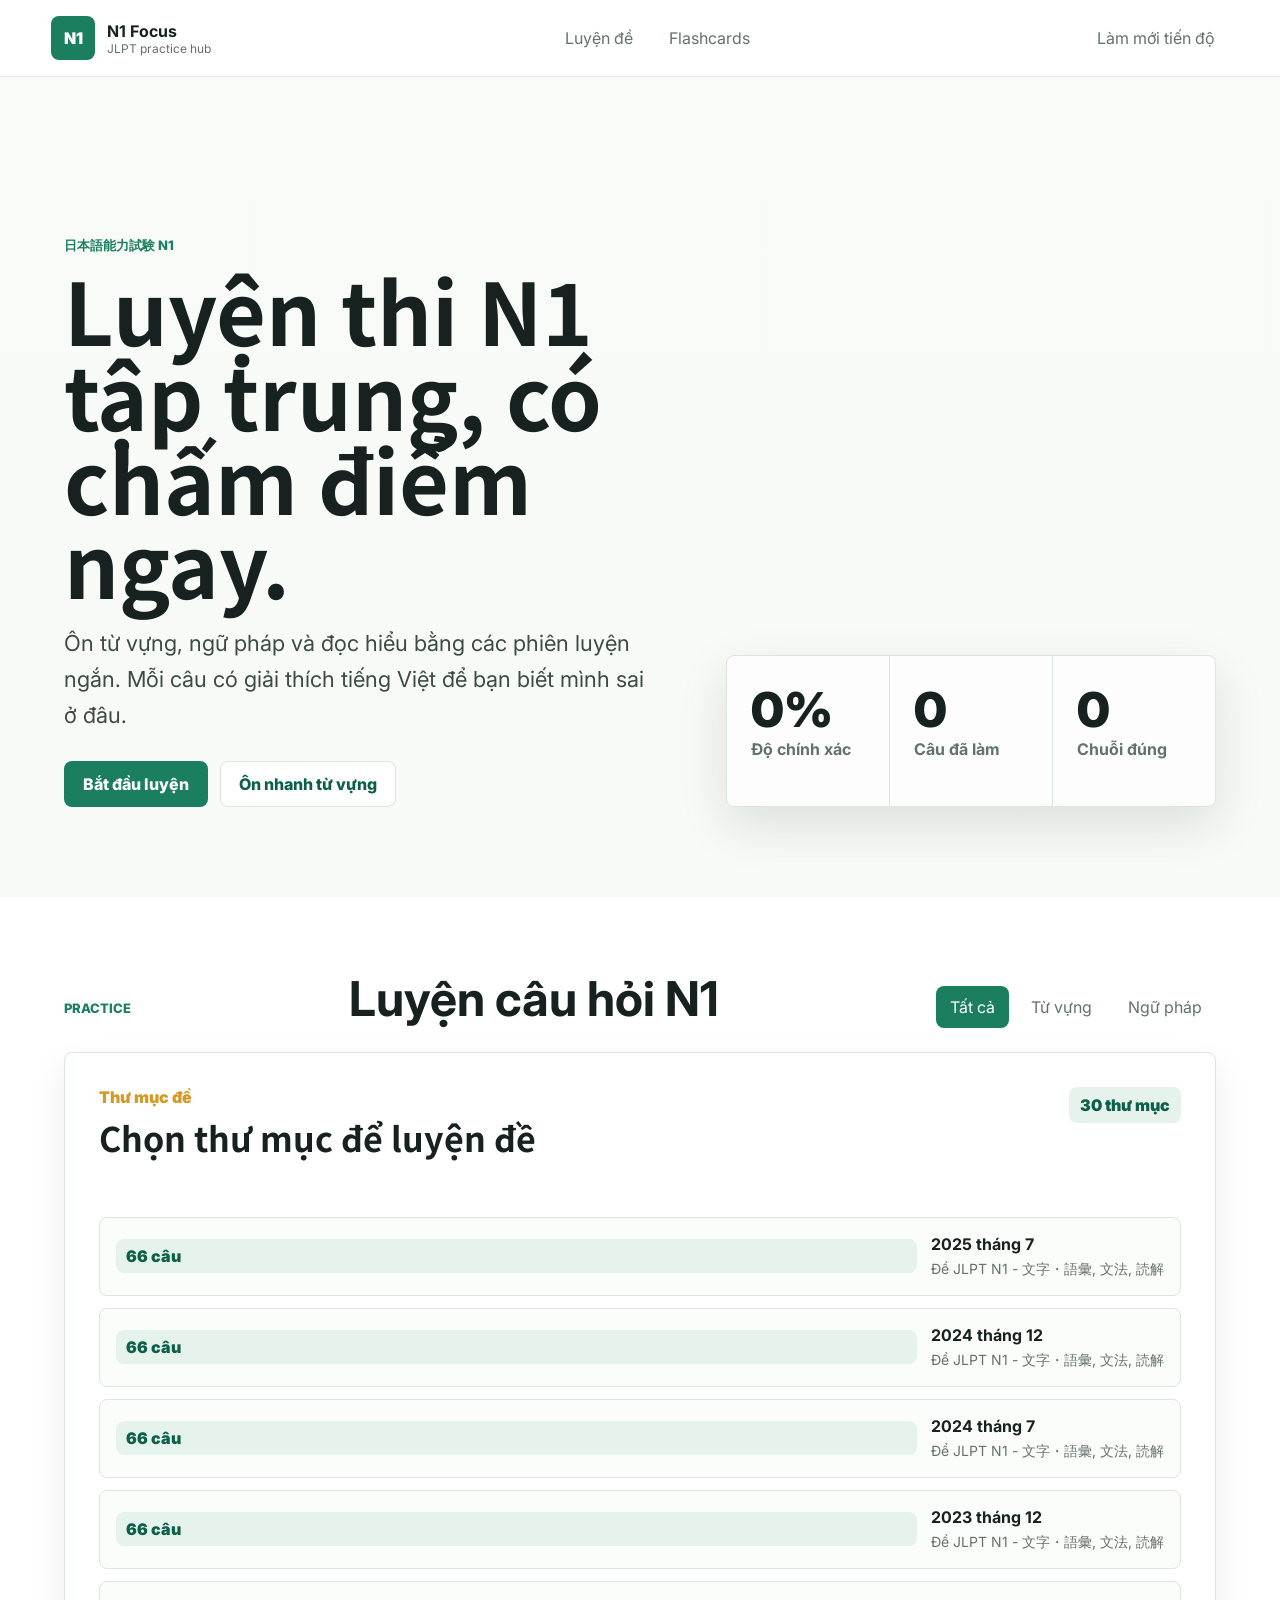
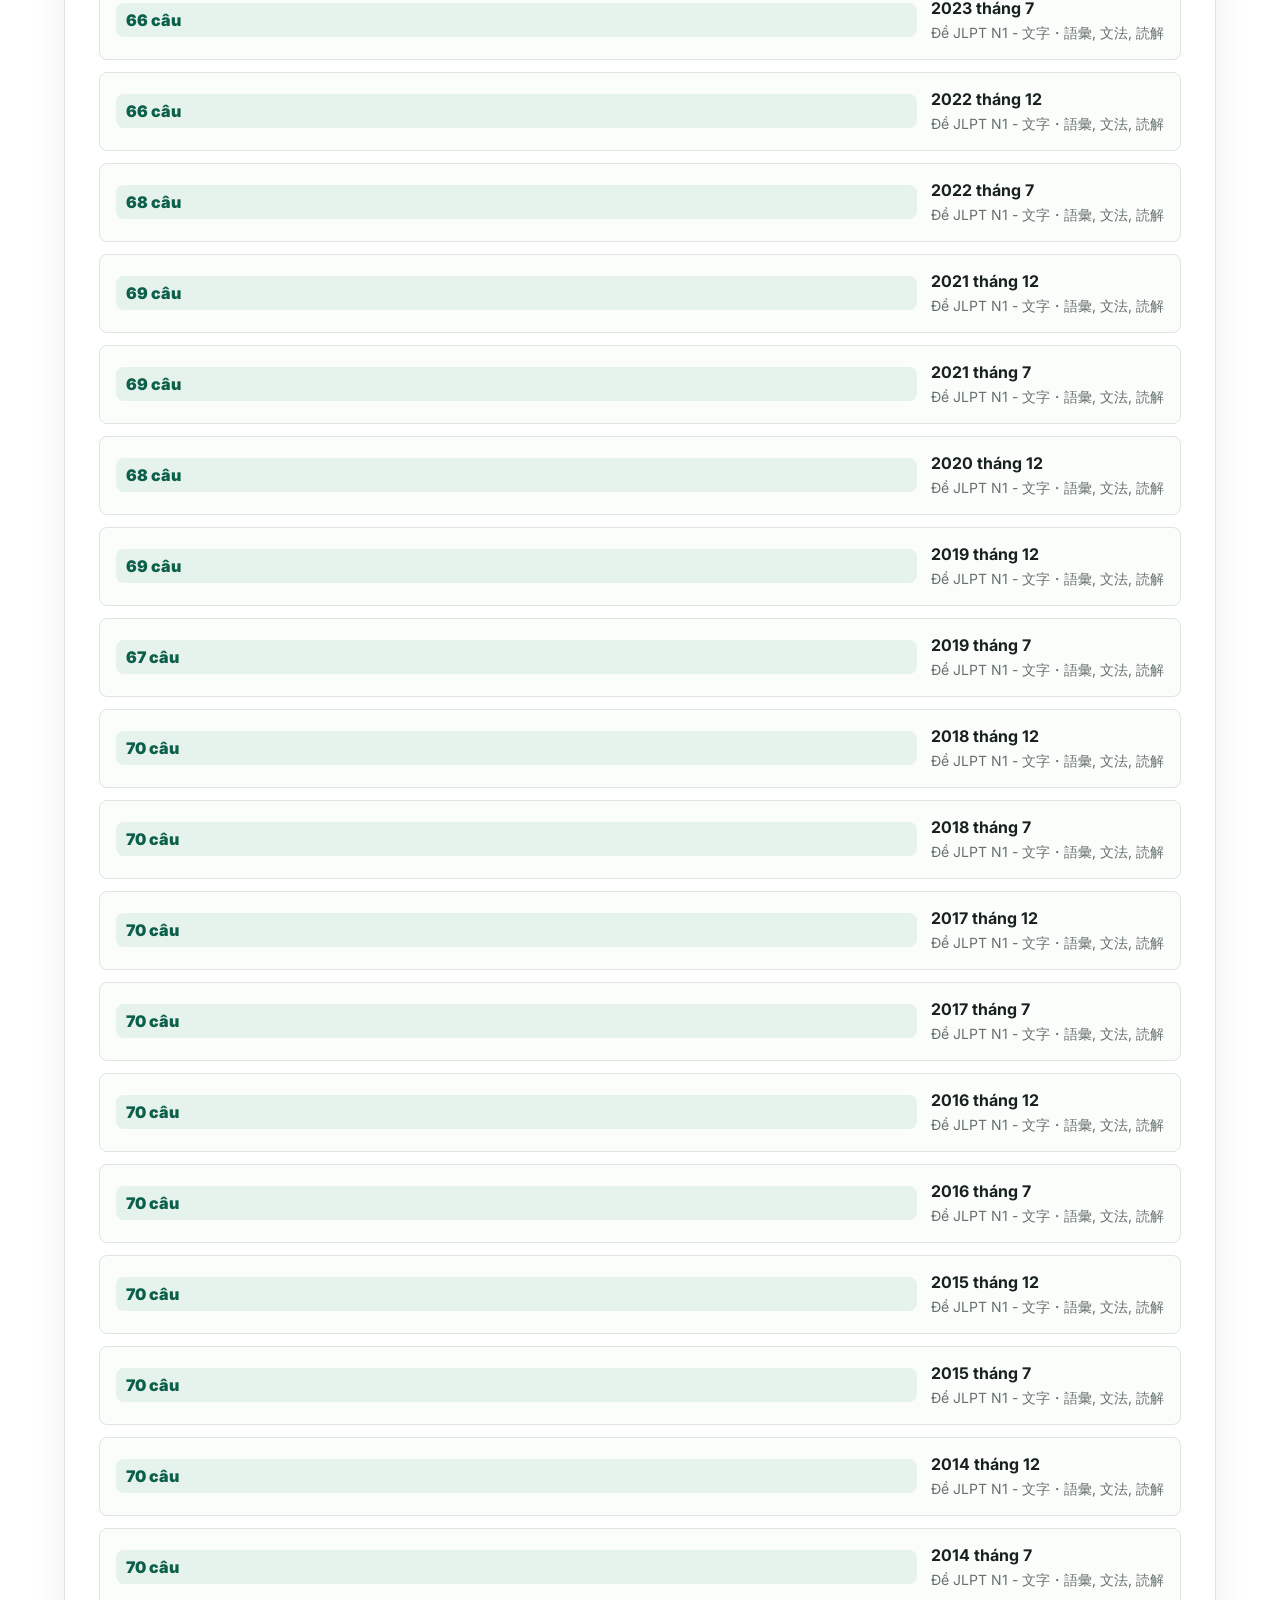
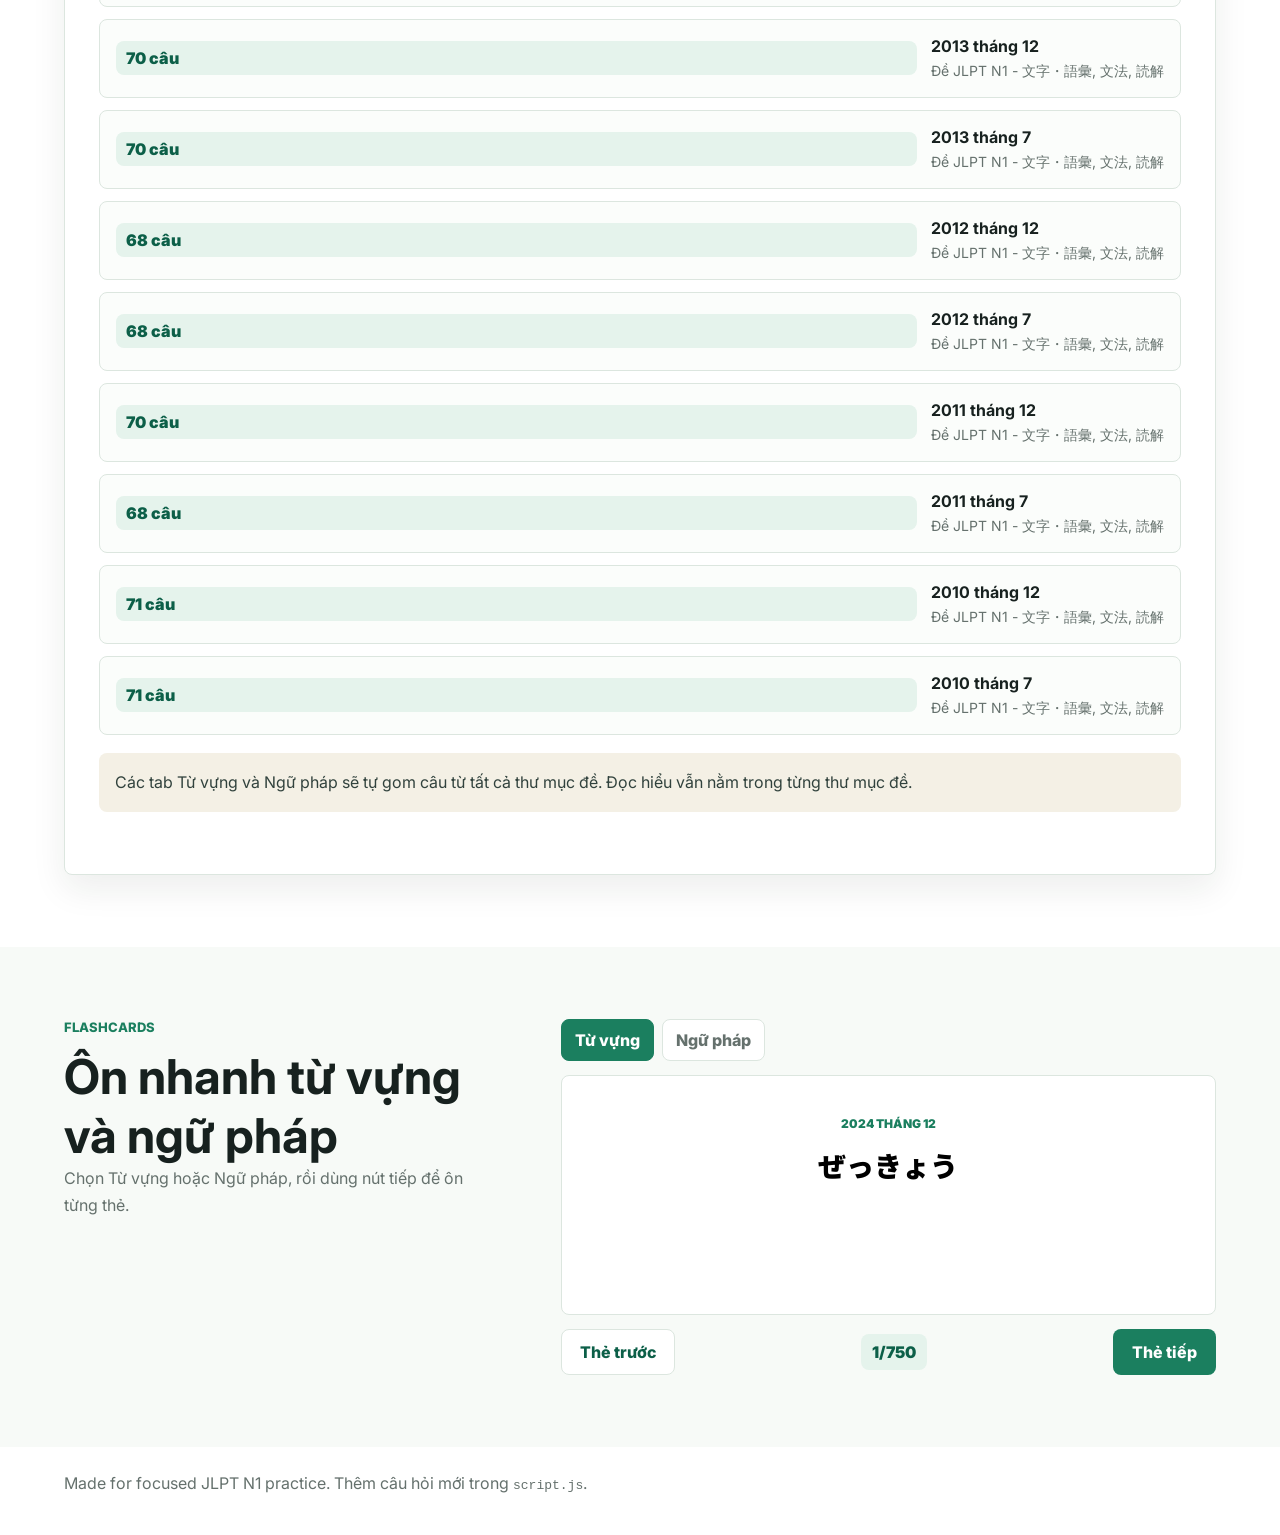
==== index-2025-07.html @ 8826c78b "Update index-2025-07.html" ====
<!doctype html>
<html lang="vi">
  <head>
    <meta charset="utf-8" />
    <meta name="viewport" content="width=device-width, initial-scale=1" />
    <title>N1 Focus - Luyện thi JLPT N1</title>
    <link rel="preconnect" href="https://fonts.googleapis.com" />
    <link rel="preconnect" href="https://fonts.gstatic.com" crossorigin />
    <link
      href="https://fonts.googleapis.com/css2?family=Inter:wght@400;500;600;700;800&family=Noto+Sans+JP:wght@400;500;700;900&display=swap"
      rel="stylesheet"
    />
    <link rel="stylesheet" href="styles.css" />
  </head>
  <body>
    <header class="topbar">
      <a class="brand" href="#" aria-label="N1 Focus">
        <span class="brand-mark">N1</span>
        <span>
          <strong>N1 Focus</strong>
          <small>JLPT practice hub</small>
        </span>
      </a>
      <nav class="nav" aria-label="Điều hướng chính">
        <a href="#practice">Luyện đề</a>
        <a href="#deck">Flashcards</a>
      </nav>
      <button class="ghost-button" id="resetProgress" type="button">Làm mới tiến độ</button>
    </header>

    <main>
      <section class="hero">
        <div class="hero-copy">
          <p class="eyebrow">日本語能力試験 N1</p>
          <h1>Luyện thi N1 tập trung, có chấm điểm ngay.</h1>
          <p class="hero-text">
            Ôn từ vựng, ngữ pháp và đọc hiểu bằng các phiên luyện ngắn. Mỗi câu có giải thích tiếng Việt để bạn biết mình sai ở đâu.
          </p>
          <div class="hero-actions">
            <a class="primary-button" href="#practice">Bắt đầu luyện</a>
            <a class="secondary-button" href="#deck">Ôn nhanh từ vựng</a>
          </div>
        </div>
        <div class="hero-panel" aria-label="Tổng quan tiến độ">
          <div>
            <span class="metric-value" id="accuracyMetric">0%</span>
            <span class="metric-label">Độ chính xác</span>
          </div>
          <div>
            <span class="metric-value" id="answeredMetric">0</span>
            <span class="metric-label">Câu đã làm</span>
          </div>
          <div>
            <span class="metric-value" id="streakMetric">0</span>
            <span class="metric-label">Chuỗi đúng</span>
          </div>
        </div>
      </section>

      <section class="section" id="practice">
        <div class="section-heading">
          <p class="eyebrow">Practice</p>
          <h2>Luyện câu hỏi N1</h2>
          <div class="filters" role="group" aria-label="Chọn kỹ năng">
            <button class="filter active" type="button" data-filter="all">Tất cả</button>
            <button class="filter" type="button" data-filter="vocab">Từ vựng</button>
            <button class="filter" type="button" data-filter="grammar">Ngữ pháp</button>
          </div>
        </div>

        <article class="quiz-shell">
          <div class="quiz-top">
            <div>
              <p class="quiz-type" id="questionType">Từ vựng</p>
              <h3 id="questionText">Đang tải câu hỏi...</h3>
            </div>
            <span class="pill" id="questionCount">1/1</span>
          </div>
          <div class="passage" id="passage" hidden></div>
          <div class="answers" id="answers"></div>
          <div class="feedback" id="feedback" hidden></div>
          <div class="question-jump" id="questionJump" hidden></div>
          <div class="quiz-actions">
            <button class="secondary-button" id="prevQuestion" type="button">Câu trước</button>
            <button class="primary-button" id="nextQuestion" type="button">Câu tiếp</button>
          </div>
        </article>
      </section>

      <section class="section two-column" id="deck">
        <div class="section-heading compact">
          <p class="eyebrow">Flashcards</p>
          <h2>Ôn nhanh từ vựng và ngữ pháp</h2>
          <p>Chọn Từ vựng hoặc Ngữ pháp, rồi dùng nút tiếp để ôn từng thẻ.</p>
        </div>
        <div class="deck-grid" id="deckGrid"></div>
      </section>

    </main>

    <footer class="footer">
      <p>Made for focused JLPT N1 practice. Thêm câu hỏi mới trong <code>script.js</code>.</p>
    </footer>

    <script src="n1-vocabulary-extra.js?v=3"></script>
    <script src="n1-grammar-extra.js?v=1"></script>
    <script src="script-dynamic-all-exams-v12.js?v=10"></script>
  </body>
</html>
---- styles.css ----
:root {
  --ink: #17211f;
  --muted: #65716d;
  --line: #dce6df;
  --paper: #f7faf7;
  --white: #ffffff;
  --green: #1b7f5f;
  --green-dark: #0c5f48;
  --gold: #d49a24;
  --red: #b84b3d;
  --shadow: 0 18px 50px rgba(23, 33, 31, 0.12);
}

* {
  box-sizing: border-box;
}

html {
  scroll-behavior: smooth;
}

body {
  margin: 0;
  min-height: 100vh;
  color: var(--ink);
  background:
    linear-gradient(rgba(247, 250, 247, 0.88), rgba(247, 250, 247, 0.98)),
    url("https://images.unsplash.com/photo-1545569341-9eb8b30979d9?auto=format&fit=crop&w=1800&q=80") center/cover fixed;
  font-family: Inter, system-ui, -apple-system, BlinkMacSystemFont, "Segoe UI", sans-serif;
}

button,
a {
  font: inherit;
}

a {
  color: inherit;
  text-decoration: none;
}

.topbar {
  position: sticky;
  top: 0;
  z-index: 10;
  display: flex;
  align-items: center;
  justify-content: space-between;
  gap: 20px;
  padding: 16px clamp(18px, 4vw, 56px);
  border-bottom: 1px solid rgba(220, 230, 223, 0.8);
  background: rgba(255, 255, 255, 0.9);
  backdrop-filter: blur(18px);
}

.brand {
  display: inline-flex;
  align-items: center;
  gap: 12px;
  min-width: 180px;
}

.brand-mark {
  display: grid;
  width: 44px;
  height: 44px;
  place-items: center;
  border-radius: 8px;
  color: white;
  background: var(--green);
  font-weight: 900;
}

.brand strong,
.brand small {
  display: block;
}

.brand small {
  color: var(--muted);
  font-size: 12px;
}

.nav {
  display: flex;
  align-items: center;
  justify-content: center;
  gap: 8px;
}

.nav a,
.ghost-button,
.filter {
  border: 1px solid transparent;
  border-radius: 8px;
  padding: 10px 13px;
  color: var(--muted);
  background: transparent;
  cursor: pointer;
}

.nav a:hover,
.ghost-button:hover,
.filter:hover {
  border-color: var(--line);
  color: var(--ink);
  background: var(--white);
}

.hero {
  display: grid;
  grid-template-columns: minmax(0, 1.1fr) minmax(280px, 0.9fr);
  align-items: end;
  gap: clamp(24px, 5vw, 80px);
  min-height: calc(100vh - 80px);
  padding: clamp(42px, 7vw, 92px) clamp(18px, 5vw, 72px);
}

.hero-copy {
  max-width: 780px;
}

.eyebrow {
  margin: 0 0 12px;
  color: var(--green);
  font-size: 13px;
  font-weight: 800;
  letter-spacing: 0;
  text-transform: uppercase;
}

h1,
h2,
h3,
p {
  margin-top: 0;
}

h1 {
  max-width: 820px;
  margin-bottom: 20px;
  font-family: "Noto Sans JP", Inter, sans-serif;
  font-size: clamp(44px, 7vw, 86px);
  line-height: 0.98;
  letter-spacing: 0;
}

.hero-text {
  max-width: 650px;
  color: #3d4b47;
  font-size: clamp(18px, 2vw, 22px);
  line-height: 1.65;
}

.hero-actions,
.quiz-actions {
  display: flex;
  flex-wrap: wrap;
  gap: 12px;
  margin-top: 28px;
}

.primary-button,
.secondary-button {
  display: inline-flex;
  align-items: center;
  justify-content: center;
  min-height: 46px;
  border: 1px solid transparent;
  border-radius: 8px;
  padding: 0 18px;
  cursor: pointer;
  font-weight: 800;
}

.primary-button {
  color: white;
  background: var(--green);
}

.primary-button:hover {
  background: var(--green-dark);
}

.secondary-button {
  color: var(--green-dark);
  border-color: var(--line);
  background: var(--white);
}

.hero-panel {
  display: grid;
  grid-template-columns: repeat(3, 1fr);
  gap: 1px;
  overflow: hidden;
  border: 1px solid var(--line);
  border-radius: 8px;
  background: var(--line);
  box-shadow: var(--shadow);
}

.hero-panel > div {
  min-height: 150px;
  padding: 24px;
  background: rgba(255, 255, 255, 0.94);
}

.metric-value {
  display: block;
  font-size: clamp(30px, 4vw, 48px);
  font-weight: 900;
}

.metric-label {
  color: var(--muted);
  font-weight: 700;
}

.section {
  scroll-margin-top: 92px;
  padding: 72px clamp(18px, 5vw, 72px);
  background: var(--paper);
}

.section:nth-of-type(even) {
  background: var(--white);
}

.section-heading {
  display: flex;
  align-items: end;
  justify-content: space-between;
  gap: 22px;
  margin-bottom: 24px;
}

.section-heading h2 {
  margin-bottom: 0;
  font-size: clamp(30px, 4vw, 48px);
  letter-spacing: 0;
}

.section-heading.compact {
  display: block;
}

.section-heading.compact p:last-child {
  max-width: 560px;
  color: var(--muted);
  line-height: 1.7;
}

.filters {
  display: flex;
  flex-wrap: wrap;
  gap: 8px;
}

.filter.active {
  color: white;
  background: var(--green);
}

.quiz-shell {
  border: 1px solid var(--line);
  border-radius: 8px;
  padding: clamp(20px, 4vw, 34px);
  background: var(--white);
  box-shadow: 0 14px 34px rgba(23, 33, 31, 0.08);
}

.quiz-top {
  display: flex;
  align-items: start;
  justify-content: space-between;
  gap: 16px;
}

.quiz-type {
  margin-bottom: 8px;
  color: var(--gold);
  font-weight: 900;
}

.quiz-top h3 {
  font-family: "Noto Sans JP", Inter, sans-serif;
  font-size: clamp(22px, 3vw, 34px);
  line-height: 1.35;
}

.kanji-target {
  padding-bottom: 2px;
  border-bottom: 3px solid var(--gold);
  font-weight: 900;
}

.pill {
  flex: 0 0 auto;
  border-radius: 8px;
  padding: 8px 11px;
  color: var(--green-dark);
  background: #e5f3ec;
  font-weight: 900;
}

.passage {
  margin: 18px 0;
  border-left: 4px solid var(--green);
  padding: 16px 18px;
  background: #f2f7f3;
  color: #2d3c38;
  font-family: "Noto Sans JP", Inter, sans-serif;
  line-height: 1.8;
  overflow-wrap: anywhere;
  white-space: pre-line;
}

.answers {
  display: grid;
  gap: 12px;
  margin-top: 22px;
}

.answer {
  width: 100%;
  border: 1px solid var(--line);
  border-radius: 8px;
  padding: 16px;
  color: var(--ink);
  background: #fbfdfb;
  cursor: pointer;
  text-align: left;
}

.answer:hover {
  border-color: var(--green);
}

.answer.correct {
  border-color: rgba(27, 127, 95, 0.6);
  background: #e6f5ed;
}

.answer.wrong {
  border-color: rgba(184, 75, 61, 0.5);
  background: #fff0ed;
}

.folder-card {
  display: grid;
  grid-template-columns: minmax(0, 1fr) auto;
  gap: 6px 14px;
  align-items: center;
}

.folder-card strong,
.folder-card span {
  display: block;
}

.folder-card span {
  color: var(--muted);
  font-size: 14px;
}

.folder-card em {
  grid-row: 1 / span 2;
  border-radius: 8px;
  padding: 7px 10px;
  color: var(--green-dark);
  background: #e5f3ec;
  font-style: normal;
  font-weight: 900;
}

.feedback {
  margin-top: 18px;
  border-radius: 8px;
  padding: 16px;
  color: #31423d;
  background: #f4f0e5;
  line-height: 1.7;
  white-space: pre-line;
}

.question-jump {
  margin-top: 20px;
  border: 1px solid var(--line);
  border-radius: 8px;
  padding: 16px;
  background: #fbfdfb;
}

.question-jump-heading {
  display: flex;
  align-items: center;
  justify-content: space-between;
  gap: 12px;
  margin-bottom: 12px;
}

.question-jump-heading strong {
  font-size: 15px;
}

.question-jump-heading span {
  color: var(--muted);
  font-size: 13px;
  font-weight: 700;
}

.question-jump-grid {
  display: grid;
  grid-template-columns: repeat(auto-fill, minmax(42px, 1fr));
  gap: 8px;
}

.jump-button {
  display: grid;
  min-height: 40px;
  place-items: center;
  border: 1px solid var(--line);
  border-radius: 8px;
  color: var(--ink);
  background: var(--white);
  cursor: pointer;
  font-weight: 900;
}

.jump-button:hover {
  border-color: var(--green);
}

.jump-button.active {
  border-color: var(--green);
  color: white;
  background: var(--green);
}

.jump-button.done-correct:not(.active) {
  border-color: rgba(27, 127, 95, 0.5);
  background: #e6f5ed;
}

.jump-button.done-wrong:not(.active) {
  border-color: rgba(184, 75, 61, 0.5);
  background: #fff0ed;
}

.two-column {
  display: grid;
  grid-template-columns: minmax(220px, 0.8fr) minmax(0, 1.2fr);
  gap: clamp(24px, 5vw, 60px);
}

.deck-grid,
.plan-grid {
  display: grid;
  grid-template-columns: repeat(2, minmax(0, 1fr));
  gap: 14px;
}

.flashcard-shell {
  display: grid;
  grid-column: 1 / -1;
  gap: 14px;
}

.deck-tabs {
  display: flex;
  flex-wrap: wrap;
  gap: 8px;
}

.deck-tab {
  border: 1px solid var(--line);
  border-radius: 8px;
  padding: 10px 13px;
  color: var(--muted);
  background: var(--white);
  cursor: pointer;
  font-weight: 800;
}

.deck-tab.active {
  border-color: var(--green);
  color: white;
  background: var(--green);
}

.flashcard,
.plan-item {
  min-height: 180px;
  border: 1px solid var(--line);
  border-radius: 8px;
  padding: 22px;
  background: var(--white);
}

.flashcard {
  cursor: pointer;
}

.flashcard.single {
  min-height: 240px;
}

.flashcard-empty {
  border-radius: 8px;
  padding: 20px;
  color: var(--muted);
  background: var(--white);
}

.deck-actions {
  display: flex;
  align-items: center;
  justify-content: space-between;
  gap: 12px;
}

.flashcard .jp {
  margin-bottom: 12px;
  font-family: "Noto Sans JP", Inter, sans-serif;
  font-size: 28px;
  font-weight: 900;
}

.flashcard .meaning {
  color: var(--muted);
  line-height: 1.7;
  opacity: 0;
  transform: translateY(6px);
  transition: opacity 180ms ease, transform 180ms ease;
}

.flashcard.is-open .meaning,
.flashcard:focus-visible .meaning {
  opacity: 1;
  transform: translateY(0);
}

.flashcard .tag,
.plan-item span {
  display: inline-block;
  margin-bottom: 14px;
  color: var(--green);
  font-size: 12px;
  font-weight: 900;
  text-transform: uppercase;
}

.plan-item h3 {
  margin-bottom: 10px;
}

.plan-item p {
  color: var(--muted);
  line-height: 1.7;
}

.footer {
  padding: 26px clamp(18px, 5vw, 72px);
  color: var(--muted);
  background: var(--white);
}

@media (max-width: 840px) {
  .topbar {
    align-items: stretch;
    flex-direction: column;
  }

  .nav {
    justify-content: flex-start;
    overflow-x: auto;
  }

  .hero,
  .two-column {
    grid-template-columns: 1fr;
  }

  .hero {
    min-height: auto;
  }

  .hero-panel,
  .deck-grid,
  .plan-grid {
    grid-template-columns: 1fr;
  }

  .section-heading {
    align-items: flex-start;
    flex-direction: column;
  }

  .quiz-top {
    flex-direction: column;
  }

  .passage {
    max-height: 52vh;
    overflow-y: auto;
    -webkit-overflow-scrolling: touch;
    font-size: 15px;
  }

  .question-jump-grid {
    grid-template-columns: repeat(auto-fill, minmax(38px, 1fr));
  }
}
:root {
  --ink: #17211f;
  --muted: #65716d;
  --line: #dce6df;
  --paper: #f7faf7;
  --white: #ffffff;
  --green: #1b7f5f;
  --green-dark: #0c5f48;
  --gold: #d49a24;
  --red: #b84b3d;
  --shadow: 0 18px 50px rgba(23, 33, 31, 0.12);
}

* {
  box-sizing: border-box;
}

html {
  scroll-behavior: smooth;
}

body {
  margin: 0;
  min-height: 100vh;
  color: var(--ink);
  background:
    linear-gradient(rgba(247, 250, 247, 0.88), rgba(247, 250, 247, 0.98)),
    url("https://images.unsplash.com/photo-1545569341-9eb8b30979d9?auto=format&fit=crop&w=1800&q=80") center/cover fixed;
  font-family: Inter, system-ui, -apple-system, BlinkMacSystemFont, "Segoe UI", sans-serif;
}

button,
a {
  font: inherit;
}

a {
  color: inherit;
  text-decoration: none;
}

.topbar {
  position: sticky;
  top: 0;
  z-index: 10;
  display: flex;
  align-items: center;
  justify-content: space-between;
  gap: 20px;
  padding: 16px clamp(18px, 4vw, 56px);
  border-bottom: 1px solid rgba(220, 230, 223, 0.8);
  background: rgba(255, 255, 255, 0.9);
  backdrop-filter: blur(18px);
}

.brand {
  display: inline-flex;
  align-items: center;
  gap: 12px;
  min-width: 180px;
}

.brand-mark {
  display: grid;
  width: 44px;
  height: 44px;
  place-items: center;
  border-radius: 8px;
  color: white;
  background: var(--green);
  font-weight: 900;
}

.brand strong,
.brand small {
  display: block;
}

.brand small {
  color: var(--muted);
  font-size: 12px;
}

.nav {
  display: flex;
  align-items: center;
  justify-content: center;
  gap: 8px;
}

.nav a,
.ghost-button,
.filter {
  border: 1px solid transparent;
  border-radius: 8px;
  padding: 10px 13px;
  color: var(--muted);
  background: transparent;
  cursor: pointer;
}

.nav a:hover,
.ghost-button:hover,
.filter:hover {
  border-color: var(--line);
  color: var(--ink);
  background: var(--white);
}

.hero {
  display: grid;
  grid-template-columns: minmax(0, 1.1fr) minmax(280px, 0.9fr);
  align-items: end;
  gap: clamp(24px, 5vw, 80px);
  min-height: calc(100vh - 80px);
  padding: clamp(42px, 7vw, 92px) clamp(18px, 5vw, 72px);
}

.hero-copy {
  max-width: 780px;
}

.eyebrow {
  margin: 0 0 12px;
  color: var(--green);
  font-size: 13px;
  font-weight: 800;
  letter-spacing: 0;
  text-transform: uppercase;
}

h1,
h2,
h3,
p {
  margin-top: 0;
}

h1 {
  max-width: 820px;
  margin-bottom: 20px;
  font-family: "Noto Sans JP", Inter, sans-serif;
  font-size: clamp(44px, 7vw, 86px);
  line-height: 0.98;
  letter-spacing: 0;
}

.hero-text {
  max-width: 650px;
  color: #3d4b47;
  font-size: clamp(18px, 2vw, 22px);
  line-height: 1.65;
}

.hero-actions,
.quiz-actions {
  display: flex;
  flex-wrap: wrap;
  gap: 12px;
  margin-top: 28px;
}

.primary-button,
.secondary-button {
  display: inline-flex;
  align-items: center;
  justify-content: center;
  min-height: 46px;
  border: 1px solid transparent;
  border-radius: 8px;
  padding: 0 18px;
  cursor: pointer;
  font-weight: 800;
}

.primary-button {
  color: white;
  background: var(--green);
}

.primary-button:hover {
  background: var(--green-dark);
}

.secondary-button {
  color: var(--green-dark);
  border-color: var(--line);
  background: var(--white);
}

.hero-panel {
  display: grid;
  grid-template-columns: repeat(3, 1fr);
  gap: 1px;
  overflow: hidden;
  border: 1px solid var(--line);
  border-radius: 8px;
  background: var(--line);
  box-shadow: var(--shadow);
}

.hero-panel > div {
  min-height: 150px;
  padding: 24px;
  background: rgba(255, 255, 255, 0.94);
}

.metric-value {
  display: block;
  font-size: clamp(30px, 4vw, 48px);
  font-weight: 900;
}

.metric-label {
  color: var(--muted);
  font-weight: 700;
}

.section {
  scroll-margin-top: 92px;
  padding: 72px clamp(18px, 5vw, 72px);
  background: var(--paper);
}

.section:nth-of-type(even) {
  background: var(--white);
}

.section-heading {
  display: flex;
  align-items: end;
  justify-content: space-between;
  gap: 22px;
  margin-bottom: 24px;
}

.section-heading h2 {
  margin-bottom: 0;
  font-size: clamp(30px, 4vw, 48px);
  letter-spacing: 0;
}

.section-heading.compact {
  display: block;
}

.section-heading.compact p:last-child {
  max-width: 560px;
  color: var(--muted);
  line-height: 1.7;
}

.filters {
  display: flex;
  flex-wrap: wrap;
  gap: 8px;
}

.filter.active {
  color: white;
  background: var(--green);
}

.quiz-shell {
  border: 1px solid var(--line);
  border-radius: 8px;
  padding: clamp(20px, 4vw, 34px);
  background: var(--white);
  box-shadow: 0 14px 34px rgba(23, 33, 31, 0.08);
}

.quiz-top {
  display: flex;
  align-items: start;
  justify-content: space-between;
  gap: 16px;
}

.quiz-type {
  margin-bottom: 8px;
  color: var(--gold);
  font-weight: 900;
}

.quiz-top h3 {
  font-family: "Noto Sans JP", Inter, sans-serif;
  font-size: clamp(22px, 3vw, 34px);
  line-height: 1.35;
}

.kanji-target {
  padding-bottom: 2px;
  border-bottom: 3px solid var(--gold);
  font-weight: 900;
}

.pill {
  flex: 0 0 auto;
  border-radius: 8px;
  padding: 8px 11px;
  color: var(--green-dark);
  background: #e5f3ec;
  font-weight: 900;
}

.passage {
  margin: 18px 0;
  border-left: 4px solid var(--green);
  padding: 16px 18px;
  background: #f2f7f3;
  color: #2d3c38;
  font-family: "Noto Sans JP", Inter, sans-serif;
  line-height: 1.8;
  overflow-wrap: anywhere;
  white-space: pre-line;
}

.answers {
  display: grid;
  gap: 12px;
  margin-top: 22px;
}

.answer {
  width: 100%;
  border: 1px solid var(--line);
  border-radius: 8px;
  padding: 16px;
  color: var(--ink);
  background: #fbfdfb;
  cursor: pointer;
  text-align: left;
}

.answer:hover {
  border-color: var(--green);
}

.answer.correct {
  border-color: rgba(27, 127, 95, 0.6);
  background: #e6f5ed;
}

.answer.wrong {
  border-color: rgba(184, 75, 61, 0.5);
  background: #fff0ed;
}

.folder-card {
  display: grid;
  grid-template-columns: minmax(0, 1fr) auto;
  gap: 6px 14px;
  align-items: center;
}

.folder-card strong,
.folder-card span {
  display: block;
}

.folder-card span {
  color: var(--muted);
  font-size: 14px;
}

.folder-card em {
  grid-row: 1 / span 2;
  border-radius: 8px;
  padding: 7px 10px;
  color: var(--green-dark);
  background: #e5f3ec;
  font-style: normal;
  font-weight: 900;
}

.feedback {
  margin-top: 18px;
  border-radius: 8px;
  padding: 16px;
  color: #31423d;
  background: #f4f0e5;
  line-height: 1.7;
}

.question-jump {
  margin-top: 20px;
  border: 1px solid var(--line);
  border-radius: 8px;
  padding: 16px;
  background: #fbfdfb;
}

.question-jump-heading {
  display: flex;
  align-items: center;
  justify-content: space-between;
  gap: 12px;
  margin-bottom: 12px;
}

.question-jump-heading strong {
  font-size: 15px;
}

.question-jump-heading span {
  color: var(--muted);
  font-size: 13px;
  font-weight: 700;
}

.question-jump-grid {
  display: grid;
  grid-template-columns: repeat(auto-fill, minmax(42px, 1fr));
  gap: 8px;
}

.jump-button {
  display: grid;
  min-height: 40px;
  place-items: center;
  border: 1px solid var(--line);
  border-radius: 8px;
  color: var(--ink);
  background: var(--white);
  cursor: pointer;
  font-weight: 900;
}

.jump-button:hover {
  border-color: var(--green);
}

.jump-button.active {
  border-color: var(--green);
  color: white;
  background: var(--green);
}

.jump-button.done-correct:not(.active) {
  border-color: rgba(27, 127, 95, 0.5);
  background: #e6f5ed;
}

.jump-button.done-wrong:not(.active) {
  border-color: rgba(184, 75, 61, 0.5);
  background: #fff0ed;
}

.two-column {
  display: grid;
  grid-template-columns: minmax(220px, 0.8fr) minmax(0, 1.2fr);
  gap: clamp(24px, 5vw, 60px);
}

.deck-grid,
.plan-grid {
  display: grid;
  grid-template-columns: repeat(2, minmax(0, 1fr));
  gap: 14px;
}

.flashcard-shell {
  display: grid;
  grid-column: 1 / -1;
  gap: 14px;
}

.deck-tabs {
  display: flex;
  flex-wrap: wrap;
  gap: 8px;
}

.deck-tab {
  border: 1px solid var(--line);
  border-radius: 8px;
  padding: 10px 13px;
  color: var(--muted);
  background: var(--white);
  cursor: pointer;
  font-weight: 800;
}

.deck-tab.active {
  border-color: var(--green);
  color: white;
  background: var(--green);
}

.flashcard,
.plan-item {
  min-height: 180px;
  border: 1px solid var(--line);
  border-radius: 8px;
  padding: 22px;
  background: var(--white);
}

.flashcard {
  cursor: pointer;
}

.flashcard.single {
  min-height: 240px;
}

.flashcard-empty {
  border-radius: 8px;
  padding: 20px;
  color: var(--muted);
  background: var(--white);
}

.deck-actions {
  display: flex;
  align-items: center;
  justify-content: space-between;
  gap: 12px;
}

.flashcard .jp {
  margin-bottom: 12px;
  font-family: "Noto Sans JP", Inter, sans-serif;
  font-size: 28px;
  font-weight: 900;
}

.flashcard .meaning {
  color: var(--muted);
  line-height: 1.7;
  opacity: 0;
  transform: translateY(6px);
  transition: opacity 180ms ease, transform 180ms ease;
}

.flashcard.is-open .meaning,
.flashcard:focus-visible .meaning {
  opacity: 1;
  transform: translateY(0);
}

.flashcard .tag,
.plan-item span {
  display: inline-block;
  margin-bottom: 14px;
  color: var(--green);
  font-size: 12px;
  font-weight: 900;
  text-transform: uppercase;
}

.plan-item h3 {
  margin-bottom: 10px;
}

.plan-item p {
  color: var(--muted);
  line-height: 1.7;
}

.footer {
  padding: 26px clamp(18px, 5vw, 72px);
  color: var(--muted);
  background: var(--white);
}

@media (max-width: 840px) {
  .topbar {
    align-items: stretch;
    flex-direction: column;
  }

  .nav {
    justify-content: flex-start;
    overflow-x: auto;
  }

  .hero,
  .two-column {
    grid-template-columns: 1fr;
  }

  .hero {
    min-height: auto;
  }

  .hero-panel,
  .deck-grid,
  .plan-grid {
    grid-template-columns: 1fr;
  }

  .section-heading {
    align-items: flex-start;
    flex-direction: column;
  }

  .quiz-top {
    flex-direction: column;
  }

  .passage {
    max-height: 52vh;
    overflow-y: auto;
    -webkit-overflow-scrolling: touch;
    font-size: 15px;
  }

  .question-jump-grid {
    grid-template-columns: repeat(auto-fill, minmax(38px, 1fr));
  }
}
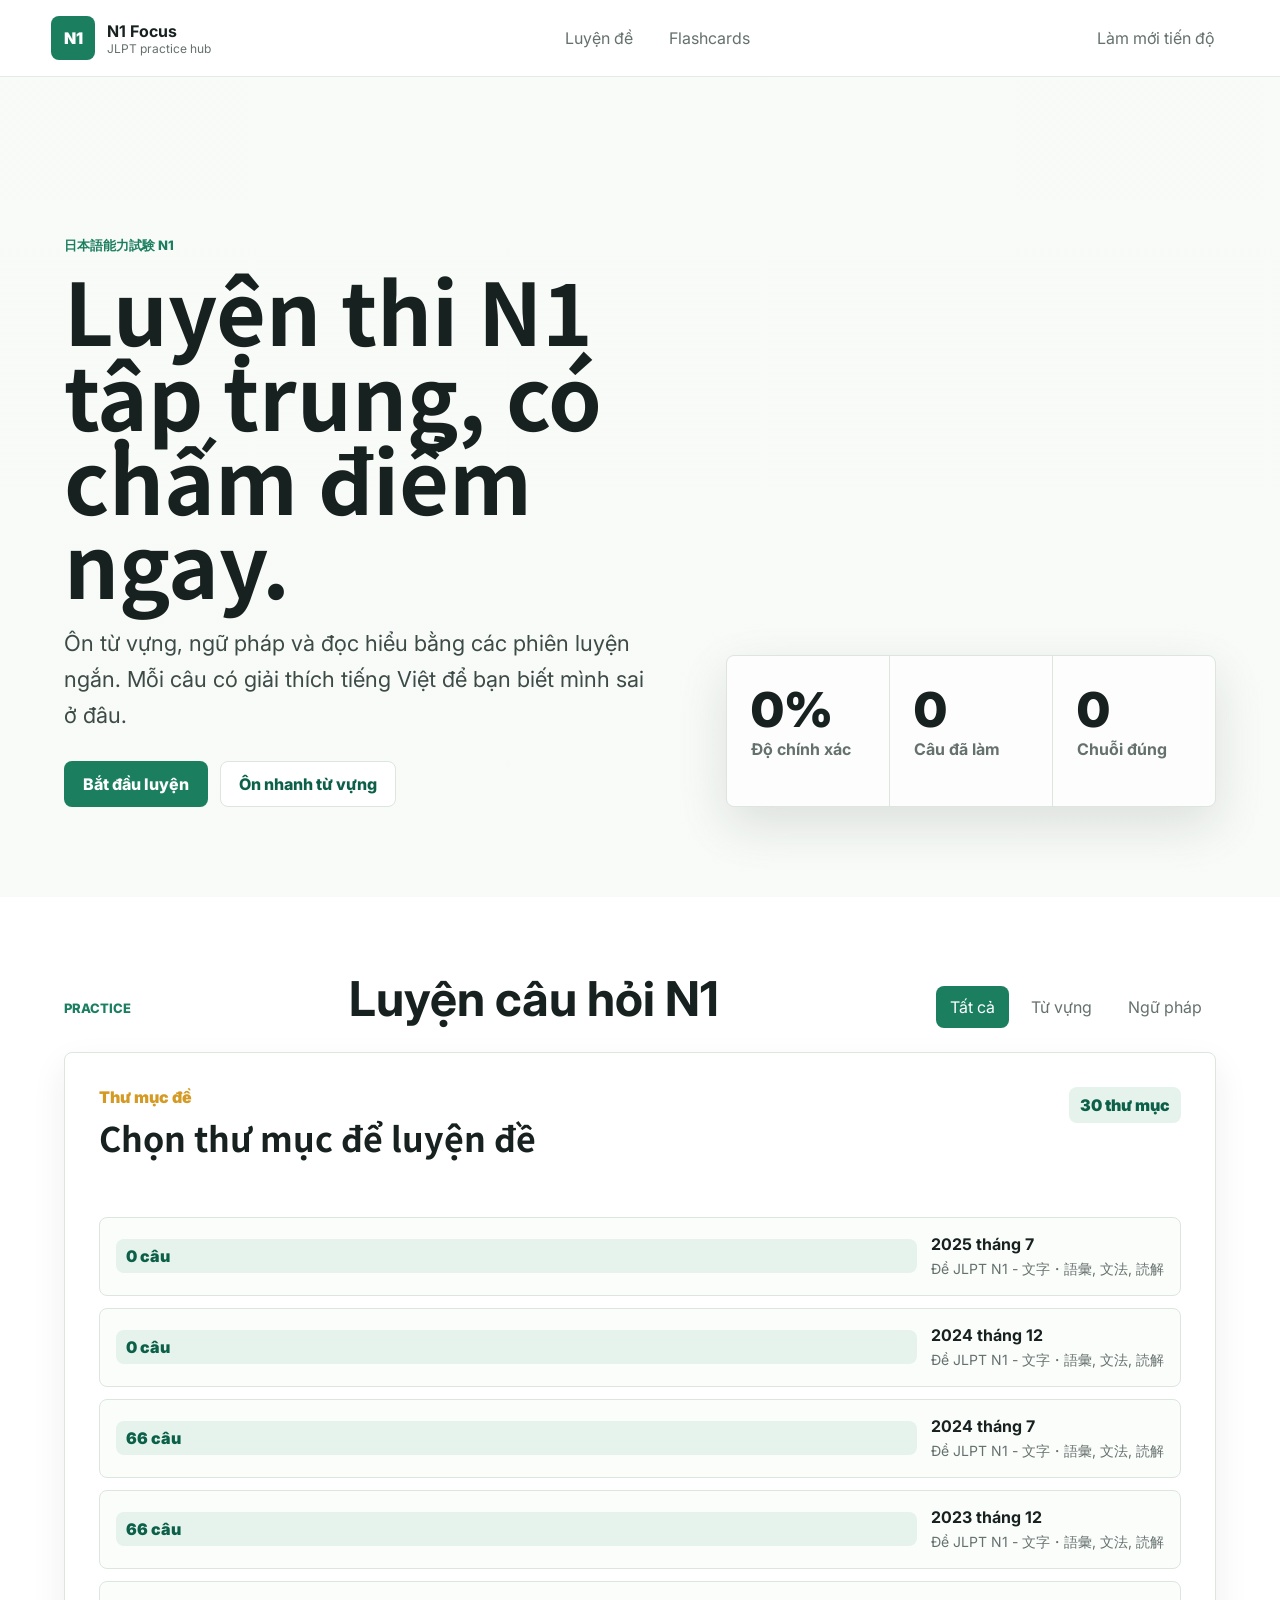
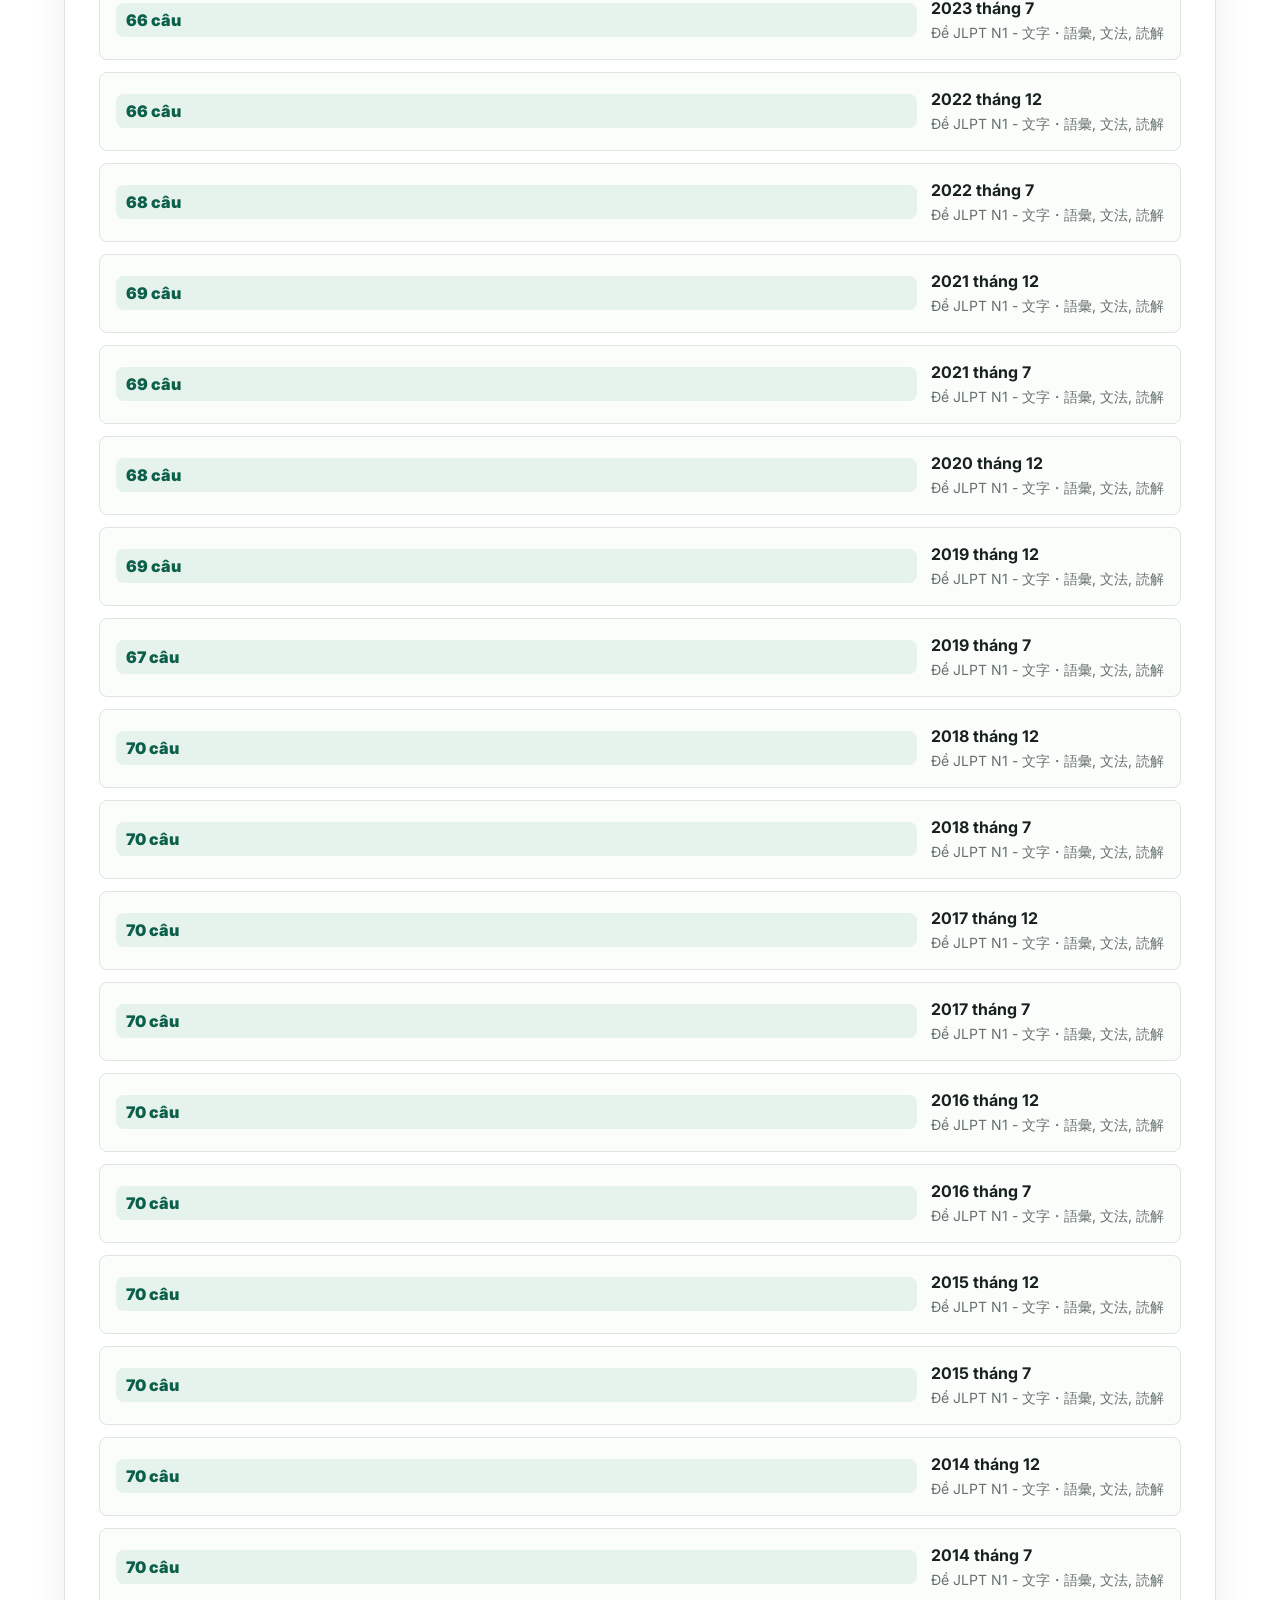
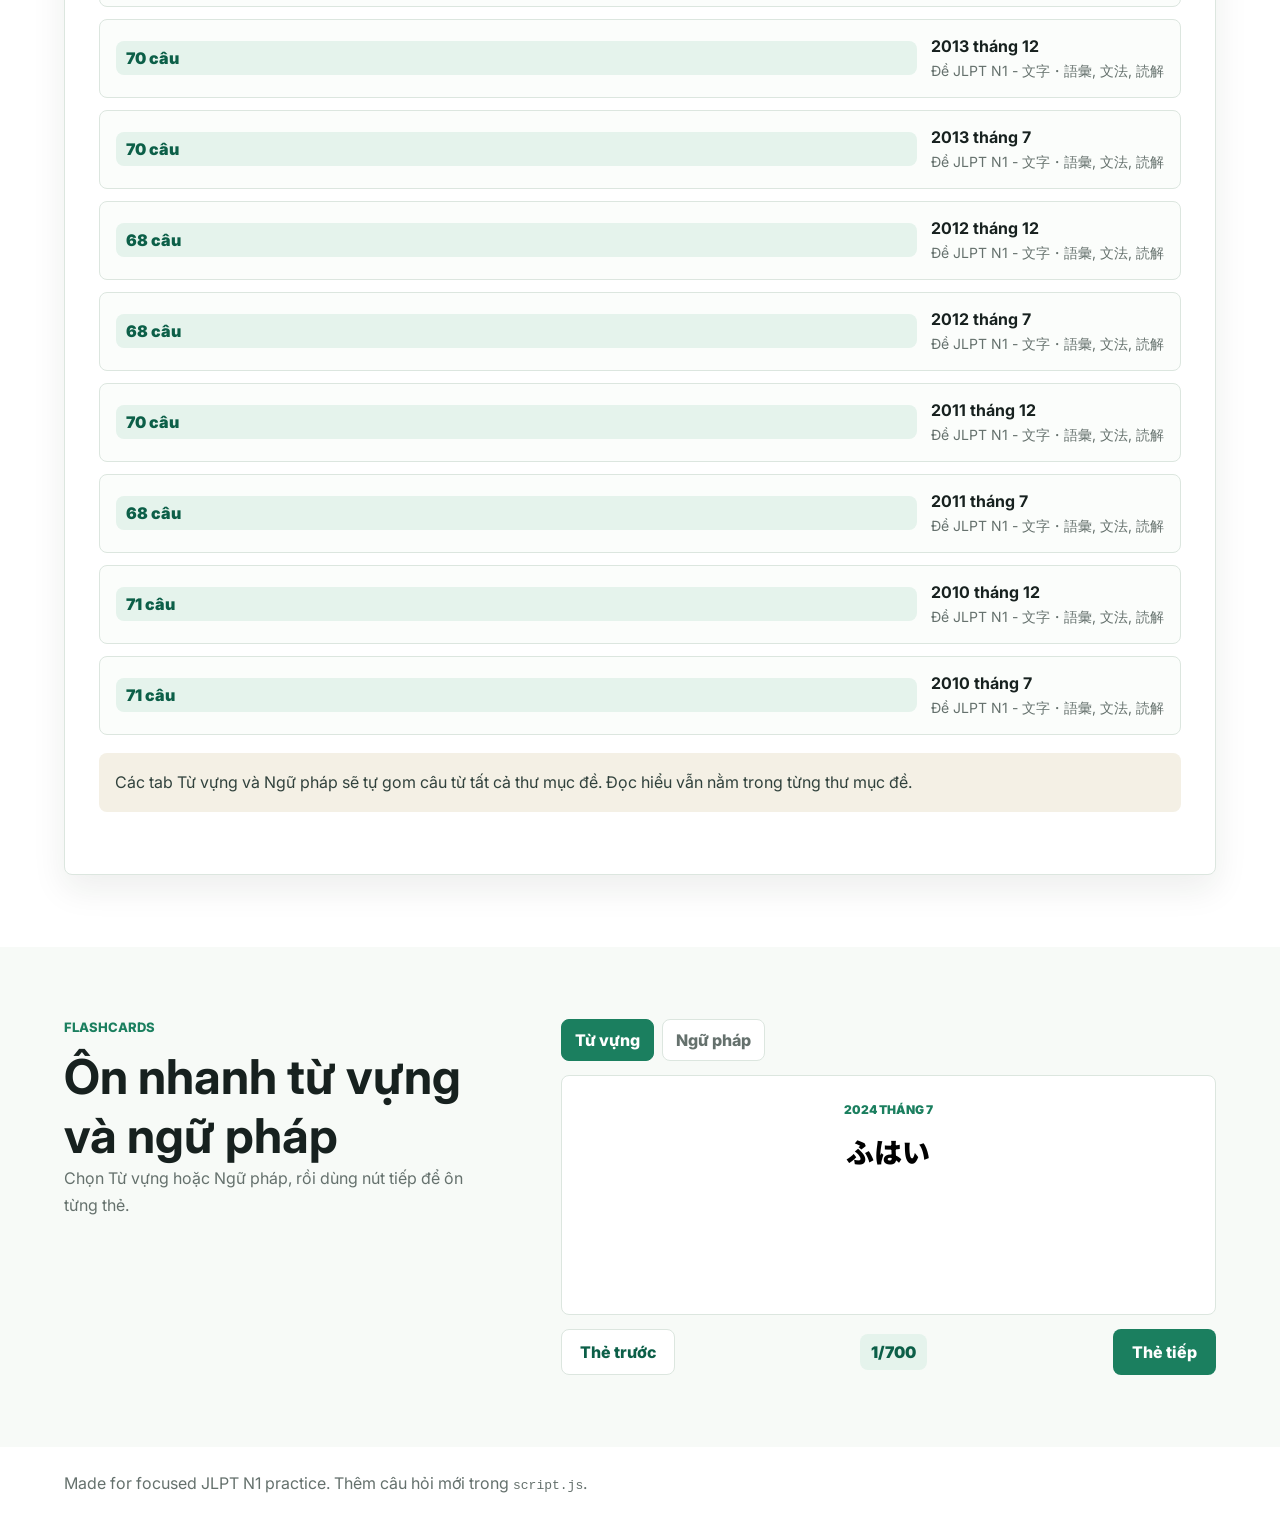
==== commit dc499281: "Update JLPT N1 focus data and scripts" ====
--- a/index-2025-07.html
+++ b/index-2025-07.html
@@ -102,8 +102,9 @@
       <p>Made for focused JLPT N1 practice. Thêm câu hỏi mới trong <code>script.js</code>.</p>
     </footer>
 
-    <script src="n1-vocabulary-extra.js?v=3"></script>
+    <script src="n1-vocabulary-extra.js?v=4"></script>
     <script src="n1-grammar-extra.js?v=1"></script>
-    <script src="script-dynamic-all-exams-v12.js?v=10"></script>
+    <script src="script-dynamic-all-exams-v12.js?v=15"></script>
+    <script src="exam-2024-12-grammar-patch.js?v=1"></script>
   </body>
 </html>
--- a/styles.css
+++ b/styles.css
@@ -611,615 +611,3 @@
     grid-template-columns: repeat(auto-fill, minmax(38px, 1fr));
   }
 }
-:root {
-  --ink: #17211f;
-  --muted: #65716d;
-  --line: #dce6df;
-  --paper: #f7faf7;
-  --white: #ffffff;
-  --green: #1b7f5f;
-  --green-dark: #0c5f48;
-  --gold: #d49a24;
-  --red: #b84b3d;
-  --shadow: 0 18px 50px rgba(23, 33, 31, 0.12);
-}
-
-* {
-  box-sizing: border-box;
-}
-
-html {
-  scroll-behavior: smooth;
-}
-
-body {
-  margin: 0;
-  min-height: 100vh;
-  color: var(--ink);
-  background:
-    linear-gradient(rgba(247, 250, 247, 0.88), rgba(247, 250, 247, 0.98)),
-    url("https://images.unsplash.com/photo-1545569341-9eb8b30979d9?auto=format&fit=crop&w=1800&q=80") center/cover fixed;
-  font-family: Inter, system-ui, -apple-system, BlinkMacSystemFont, "Segoe UI", sans-serif;
-}
-
-button,
-a {
-  font: inherit;
-}
-
-a {
-  color: inherit;
-  text-decoration: none;
-}
-
-.topbar {
-  position: sticky;
-  top: 0;
-  z-index: 10;
-  display: flex;
-  align-items: center;
-  justify-content: space-between;
-  gap: 20px;
-  padding: 16px clamp(18px, 4vw, 56px);
-  border-bottom: 1px solid rgba(220, 230, 223, 0.8);
-  background: rgba(255, 255, 255, 0.9);
-  backdrop-filter: blur(18px);
-}
-
-.brand {
-  display: inline-flex;
-  align-items: center;
-  gap: 12px;
-  min-width: 180px;
-}
-
-.brand-mark {
-  display: grid;
-  width: 44px;
-  height: 44px;
-  place-items: center;
-  border-radius: 8px;
-  color: white;
-  background: var(--green);
-  font-weight: 900;
-}
-
-.brand strong,
-.brand small {
-  display: block;
-}
-
-.brand small {
-  color: var(--muted);
-  font-size: 12px;
-}
-
-.nav {
-  display: flex;
-  align-items: center;
-  justify-content: center;
-  gap: 8px;
-}
-
-.nav a,
-.ghost-button,
-.filter {
-  border: 1px solid transparent;
-  border-radius: 8px;
-  padding: 10px 13px;
-  color: var(--muted);
-  background: transparent;
-  cursor: pointer;
-}
-
-.nav a:hover,
-.ghost-button:hover,
-.filter:hover {
-  border-color: var(--line);
-  color: var(--ink);
-  background: var(--white);
-}
-
-.hero {
-  display: grid;
-  grid-template-columns: minmax(0, 1.1fr) minmax(280px, 0.9fr);
-  align-items: end;
-  gap: clamp(24px, 5vw, 80px);
-  min-height: calc(100vh - 80px);
-  padding: clamp(42px, 7vw, 92px) clamp(18px, 5vw, 72px);
-}
-
-.hero-copy {
-  max-width: 780px;
-}
-
-.eyebrow {
-  margin: 0 0 12px;
-  color: var(--green);
-  font-size: 13px;
-  font-weight: 800;
-  letter-spacing: 0;
-  text-transform: uppercase;
-}
-
-h1,
-h2,
-h3,
-p {
-  margin-top: 0;
-}
-
-h1 {
-  max-width: 820px;
-  margin-bottom: 20px;
-  font-family: "Noto Sans JP", Inter, sans-serif;
-  font-size: clamp(44px, 7vw, 86px);
-  line-height: 0.98;
-  letter-spacing: 0;
-}
-
-.hero-text {
-  max-width: 650px;
-  color: #3d4b47;
-  font-size: clamp(18px, 2vw, 22px);
-  line-height: 1.65;
-}
-
-.hero-actions,
-.quiz-actions {
-  display: flex;
-  flex-wrap: wrap;
-  gap: 12px;
-  margin-top: 28px;
-}
-
-.primary-button,
-.secondary-button {
-  display: inline-flex;
-  align-items: center;
-  justify-content: center;
-  min-height: 46px;
-  border: 1px solid transparent;
-  border-radius: 8px;
-  padding: 0 18px;
-  cursor: pointer;
-  font-weight: 800;
-}
-
-.primary-button {
-  color: white;
-  background: var(--green);
-}
-
-.primary-button:hover {
-  background: var(--green-dark);
-}
-
-.secondary-button {
-  color: var(--green-dark);
-  border-color: var(--line);
-  background: var(--white);
-}
-
-.hero-panel {
-  display: grid;
-  grid-template-columns: repeat(3, 1fr);
-  gap: 1px;
-  overflow: hidden;
-  border: 1px solid var(--line);
-  border-radius: 8px;
-  background: var(--line);
-  box-shadow: var(--shadow);
-}
-
-.hero-panel > div {
-  min-height: 150px;
-  padding: 24px;
-  background: rgba(255, 255, 255, 0.94);
-}
-
-.metric-value {
-  display: block;
-  font-size: clamp(30px, 4vw, 48px);
-  font-weight: 900;
-}
-
-.metric-label {
-  color: var(--muted);
-  font-weight: 700;
-}
-
-.section {
-  scroll-margin-top: 92px;
-  padding: 72px clamp(18px, 5vw, 72px);
-  background: var(--paper);
-}
-
-.section:nth-of-type(even) {
-  background: var(--white);
-}
-
-.section-heading {
-  display: flex;
-  align-items: end;
-  justify-content: space-between;
-  gap: 22px;
-  margin-bottom: 24px;
-}
-
-.section-heading h2 {
-  margin-bottom: 0;
-  font-size: clamp(30px, 4vw, 48px);
-  letter-spacing: 0;
-}
-
-.section-heading.compact {
-  display: block;
-}
-
-.section-heading.compact p:last-child {
-  max-width: 560px;
-  color: var(--muted);
-  line-height: 1.7;
-}
-
-.filters {
-  display: flex;
-  flex-wrap: wrap;
-  gap: 8px;
-}
-
-.filter.active {
-  color: white;
-  background: var(--green);
-}
-
-.quiz-shell {
-  border: 1px solid var(--line);
-  border-radius: 8px;
-  padding: clamp(20px, 4vw, 34px);
-  background: var(--white);
-  box-shadow: 0 14px 34px rgba(23, 33, 31, 0.08);
-}
-
-.quiz-top {
-  display: flex;
-  align-items: start;
-  justify-content: space-between;
-  gap: 16px;
-}
-
-.quiz-type {
-  margin-bottom: 8px;
-  color: var(--gold);
-  font-weight: 900;
-}
-
-.quiz-top h3 {
-  font-family: "Noto Sans JP", Inter, sans-serif;
-  font-size: clamp(22px, 3vw, 34px);
-  line-height: 1.35;
-}
-
-.kanji-target {
-  padding-bottom: 2px;
-  border-bottom: 3px solid var(--gold);
-  font-weight: 900;
-}
-
-.pill {
-  flex: 0 0 auto;
-  border-radius: 8px;
-  padding: 8px 11px;
-  color: var(--green-dark);
-  background: #e5f3ec;
-  font-weight: 900;
-}
-
-.passage {
-  margin: 18px 0;
-  border-left: 4px solid var(--green);
-  padding: 16px 18px;
-  background: #f2f7f3;
-  color: #2d3c38;
-  font-family: "Noto Sans JP", Inter, sans-serif;
-  line-height: 1.8;
-  overflow-wrap: anywhere;
-  white-space: pre-line;
-}
-
-.answers {
-  display: grid;
-  gap: 12px;
-  margin-top: 22px;
-}
-
-.answer {
-  width: 100%;
-  border: 1px solid var(--line);
-  border-radius: 8px;
-  padding: 16px;
-  color: var(--ink);
-  background: #fbfdfb;
-  cursor: pointer;
-  text-align: left;
-}
-
-.answer:hover {
-  border-color: var(--green);
-}
-
-.answer.correct {
-  border-color: rgba(27, 127, 95, 0.6);
-  background: #e6f5ed;
-}
-
-.answer.wrong {
-  border-color: rgba(184, 75, 61, 0.5);
-  background: #fff0ed;
-}
-
-.folder-card {
-  display: grid;
-  grid-template-columns: minmax(0, 1fr) auto;
-  gap: 6px 14px;
-  align-items: center;
-}
-
-.folder-card strong,
-.folder-card span {
-  display: block;
-}
-
-.folder-card span {
-  color: var(--muted);
-  font-size: 14px;
-}
-
-.folder-card em {
-  grid-row: 1 / span 2;
-  border-radius: 8px;
-  padding: 7px 10px;
-  color: var(--green-dark);
-  background: #e5f3ec;
-  font-style: normal;
-  font-weight: 900;
-}
-
-.feedback {
-  margin-top: 18px;
-  border-radius: 8px;
-  padding: 16px;
-  color: #31423d;
-  background: #f4f0e5;
-  line-height: 1.7;
-}
-
-.question-jump {
-  margin-top: 20px;
-  border: 1px solid var(--line);
-  border-radius: 8px;
-  padding: 16px;
-  background: #fbfdfb;
-}
-
-.question-jump-heading {
-  display: flex;
-  align-items: center;
-  justify-content: space-between;
-  gap: 12px;
-  margin-bottom: 12px;
-}
-
-.question-jump-heading strong {
-  font-size: 15px;
-}
-
-.question-jump-heading span {
-  color: var(--muted);
-  font-size: 13px;
-  font-weight: 700;
-}
-
-.question-jump-grid {
-  display: grid;
-  grid-template-columns: repeat(auto-fill, minmax(42px, 1fr));
-  gap: 8px;
-}
-
-.jump-button {
-  display: grid;
-  min-height: 40px;
-  place-items: center;
-  border: 1px solid var(--line);
-  border-radius: 8px;
-  color: var(--ink);
-  background: var(--white);
-  cursor: pointer;
-  font-weight: 900;
-}
-
-.jump-button:hover {
-  border-color: var(--green);
-}
-
-.jump-button.active {
-  border-color: var(--green);
-  color: white;
-  background: var(--green);
-}
-
-.jump-button.done-correct:not(.active) {
-  border-color: rgba(27, 127, 95, 0.5);
-  background: #e6f5ed;
-}
-
-.jump-button.done-wrong:not(.active) {
-  border-color: rgba(184, 75, 61, 0.5);
-  background: #fff0ed;
-}
-
-.two-column {
-  display: grid;
-  grid-template-columns: minmax(220px, 0.8fr) minmax(0, 1.2fr);
-  gap: clamp(24px, 5vw, 60px);
-}
-
-.deck-grid,
-.plan-grid {
-  display: grid;
-  grid-template-columns: repeat(2, minmax(0, 1fr));
-  gap: 14px;
-}
-
-.flashcard-shell {
-  display: grid;
-  grid-column: 1 / -1;
-  gap: 14px;
-}
-
-.deck-tabs {
-  display: flex;
-  flex-wrap: wrap;
-  gap: 8px;
-}
-
-.deck-tab {
-  border: 1px solid var(--line);
-  border-radius: 8px;
-  padding: 10px 13px;
-  color: var(--muted);
-  background: var(--white);
-  cursor: pointer;
-  font-weight: 800;
-}
-
-.deck-tab.active {
-  border-color: var(--green);
-  color: white;
-  background: var(--green);
-}
-
-.flashcard,
-.plan-item {
-  min-height: 180px;
-  border: 1px solid var(--line);
-  border-radius: 8px;
-  padding: 22px;
-  background: var(--white);
-}
-
-.flashcard {
-  cursor: pointer;
-}
-
-.flashcard.single {
-  min-height: 240px;
-}
-
-.flashcard-empty {
-  border-radius: 8px;
-  padding: 20px;
-  color: var(--muted);
-  background: var(--white);
-}
-
-.deck-actions {
-  display: flex;
-  align-items: center;
-  justify-content: space-between;
-  gap: 12px;
-}
-
-.flashcard .jp {
-  margin-bottom: 12px;
-  font-family: "Noto Sans JP", Inter, sans-serif;
-  font-size: 28px;
-  font-weight: 900;
-}
-
-.flashcard .meaning {
-  color: var(--muted);
-  line-height: 1.7;
-  opacity: 0;
-  transform: translateY(6px);
-  transition: opacity 180ms ease, transform 180ms ease;
-}
-
-.flashcard.is-open .meaning,
-.flashcard:focus-visible .meaning {
-  opacity: 1;
-  transform: translateY(0);
-}
-
-.flashcard .tag,
-.plan-item span {
-  display: inline-block;
-  margin-bottom: 14px;
-  color: var(--green);
-  font-size: 12px;
-  font-weight: 900;
-  text-transform: uppercase;
-}
-
-.plan-item h3 {
-  margin-bottom: 10px;
-}
-
-.plan-item p {
-  color: var(--muted);
-  line-height: 1.7;
-}
-
-.footer {
-  padding: 26px clamp(18px, 5vw, 72px);
-  color: var(--muted);
-  background: var(--white);
-}
-
-@media (max-width: 840px) {
-  .topbar {
-    align-items: stretch;
-    flex-direction: column;
-  }
-
-  .nav {
-    justify-content: flex-start;
-    overflow-x: auto;
-  }
-
-  .hero,
-  .two-column {
-    grid-template-columns: 1fr;
-  }
-
-  .hero {
-    min-height: auto;
-  }
-
-  .hero-panel,
-  .deck-grid,
-  .plan-grid {
-    grid-template-columns: 1fr;
-  }
-
-  .section-heading {
-    align-items: flex-start;
-    flex-direction: column;
-  }
-
-  .quiz-top {
-    flex-direction: column;
-  }
-
-  .passage {
-    max-height: 52vh;
-    overflow-y: auto;
-    -webkit-overflow-scrolling: touch;
-    font-size: 15px;
-  }
-
-  .question-jump-grid {
-    grid-template-columns: repeat(auto-fill, minmax(38px, 1fr));
-  }
-}
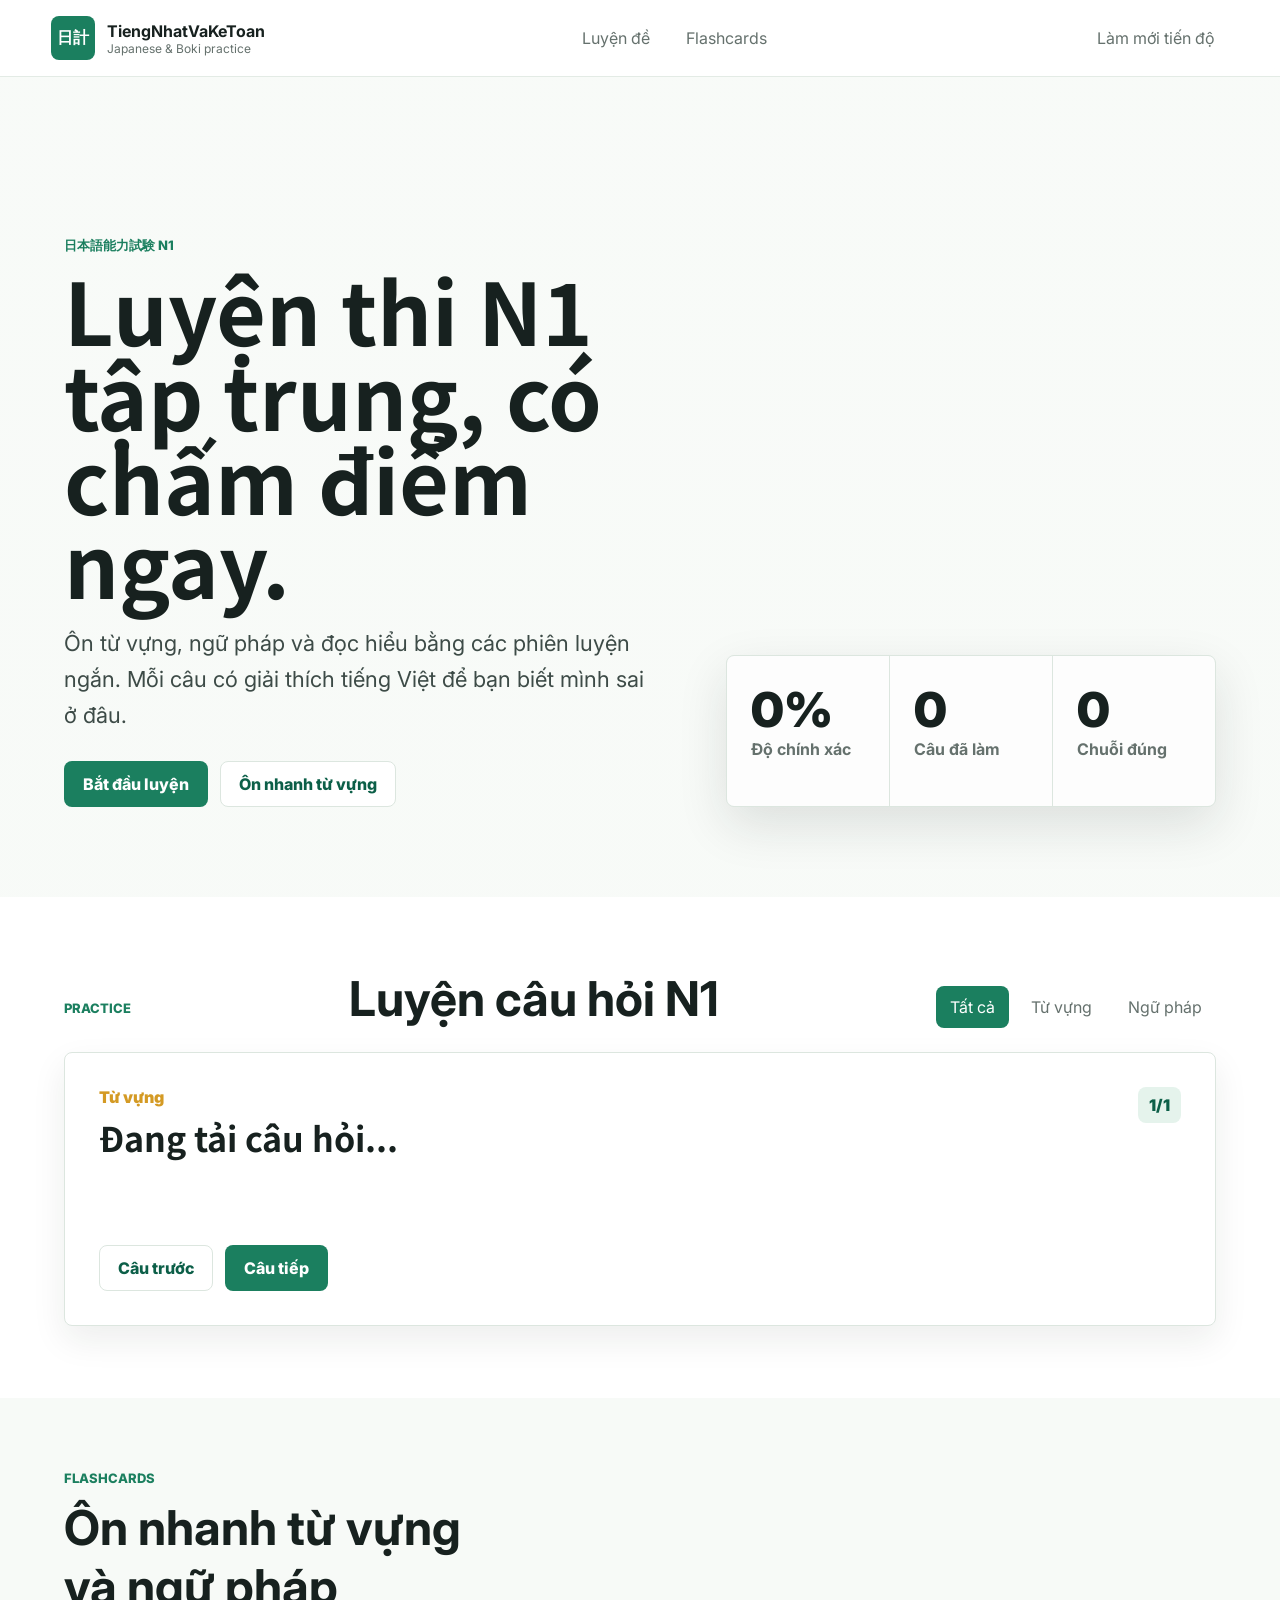
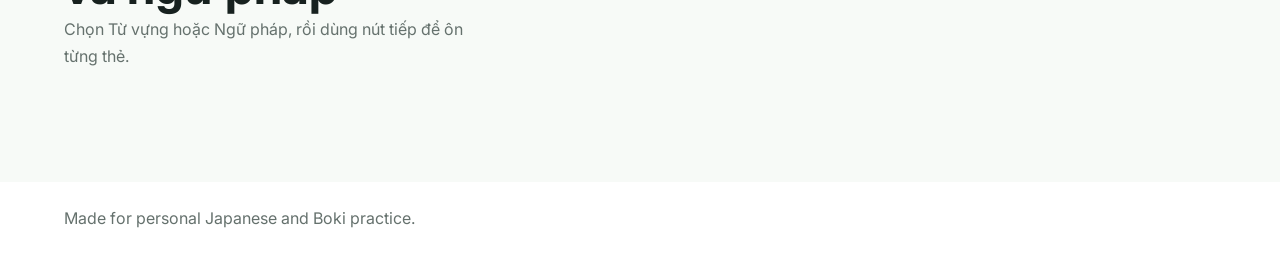
==== commit 34636523: "Rename app and add Boki practice updates" ====
--- a/index-2025-07.html
+++ b/index-2025-07.html
@@ -1,9 +1,9 @@
-<!doctype html>
+﻿<!doctype html>
 <html lang="vi">
   <head>
     <meta charset="utf-8" />
     <meta name="viewport" content="width=device-width, initial-scale=1" />
-    <title>N1 Focus - Luyện thi JLPT N1</title>
+    <title>TiengNhatVaKeToan - Học tiếng Nhật và kế toán</title>
     <link rel="preconnect" href="https://fonts.googleapis.com" />
     <link rel="preconnect" href="https://fonts.gstatic.com" crossorigin />
     <link
@@ -14,11 +14,11 @@
   </head>
   <body>
     <header class="topbar">
-      <a class="brand" href="#" aria-label="N1 Focus">
-        <span class="brand-mark">N1</span>
+      <a class="brand" href="#" aria-label="TiengNhatVaKeToan">
+        <span class="brand-mark">日計</span>
         <span>
-          <strong>N1 Focus</strong>
-          <small>JLPT practice hub</small>
+          <strong>TiengNhatVaKeToan</strong>
+          <small>Japanese & Boki practice</small>
         </span>
       </a>
       <nav class="nav" aria-label="Điều hướng chính">
@@ -99,7 +99,7 @@
     </main>
 
     <footer class="footer">
-      <p>Made for focused JLPT N1 practice. Thêm câu hỏi mới trong <code>script.js</code>.</p>
+      <p>Made for personal Japanese and Boki practice.</p>
     </footer>
 
     <script src="n1-vocabulary-extra.js?v=4"></script>
--- a/styles.css
+++ b/styles.css
@@ -29,6 +29,76 @@
   font-family: Inter, system-ui, -apple-system, BlinkMacSystemFont, "Segoe UI", sans-serif;
 }
 
+body.locked {
+  overflow: hidden;
+}
+
+body.locked .topbar,
+body.locked main,
+body.locked .footer {
+  display: none;
+}
+
+body:not(.locked) .auth-gate {
+  display: none;
+}
+
+.auth-gate {
+  display: grid;
+  min-height: 100vh;
+  place-items: center;
+  padding: 24px;
+}
+
+.auth-card {
+  width: min(100%, 420px);
+  border: 1px solid var(--line);
+  border-radius: 8px;
+  padding: 28px;
+  background: rgba(255, 255, 255, 0.96);
+  box-shadow: var(--shadow);
+}
+
+.auth-card h1 {
+  margin-bottom: 18px;
+  font-size: 34px;
+  line-height: 1.1;
+}
+
+.auth-label {
+  display: block;
+  margin-bottom: 8px;
+  color: var(--muted);
+  font-weight: 800;
+}
+
+.auth-input {
+  width: 100%;
+  min-height: 46px;
+  border: 1px solid var(--line);
+  border-radius: 8px;
+  padding: 0 12px;
+  color: var(--ink);
+  background: var(--white);
+  font: inherit;
+}
+
+.auth-input:focus {
+  border-color: var(--green);
+  outline: 3px solid rgba(27, 127, 95, 0.16);
+}
+
+.auth-error {
+  margin: 10px 0 0;
+  color: var(--red);
+  font-weight: 800;
+}
+
+.auth-card .primary-button {
+  width: 100%;
+  margin-top: 18px;
+}
+
 button,
 a {
   font: inherit;
@@ -348,8 +418,8 @@
 
 .folder-card {
   display: grid;
-  grid-template-columns: minmax(0, 1fr) auto;
-  gap: 6px 14px;
+  grid-template-columns: minmax(0, 1fr);
+  gap: 6px;
   align-items: center;
 }
 
@@ -454,6 +524,7 @@
 }
 
 .deck-grid,
+.boki-folder-grid,
 .plan-grid {
   display: grid;
   grid-template-columns: repeat(2, minmax(0, 1fr));
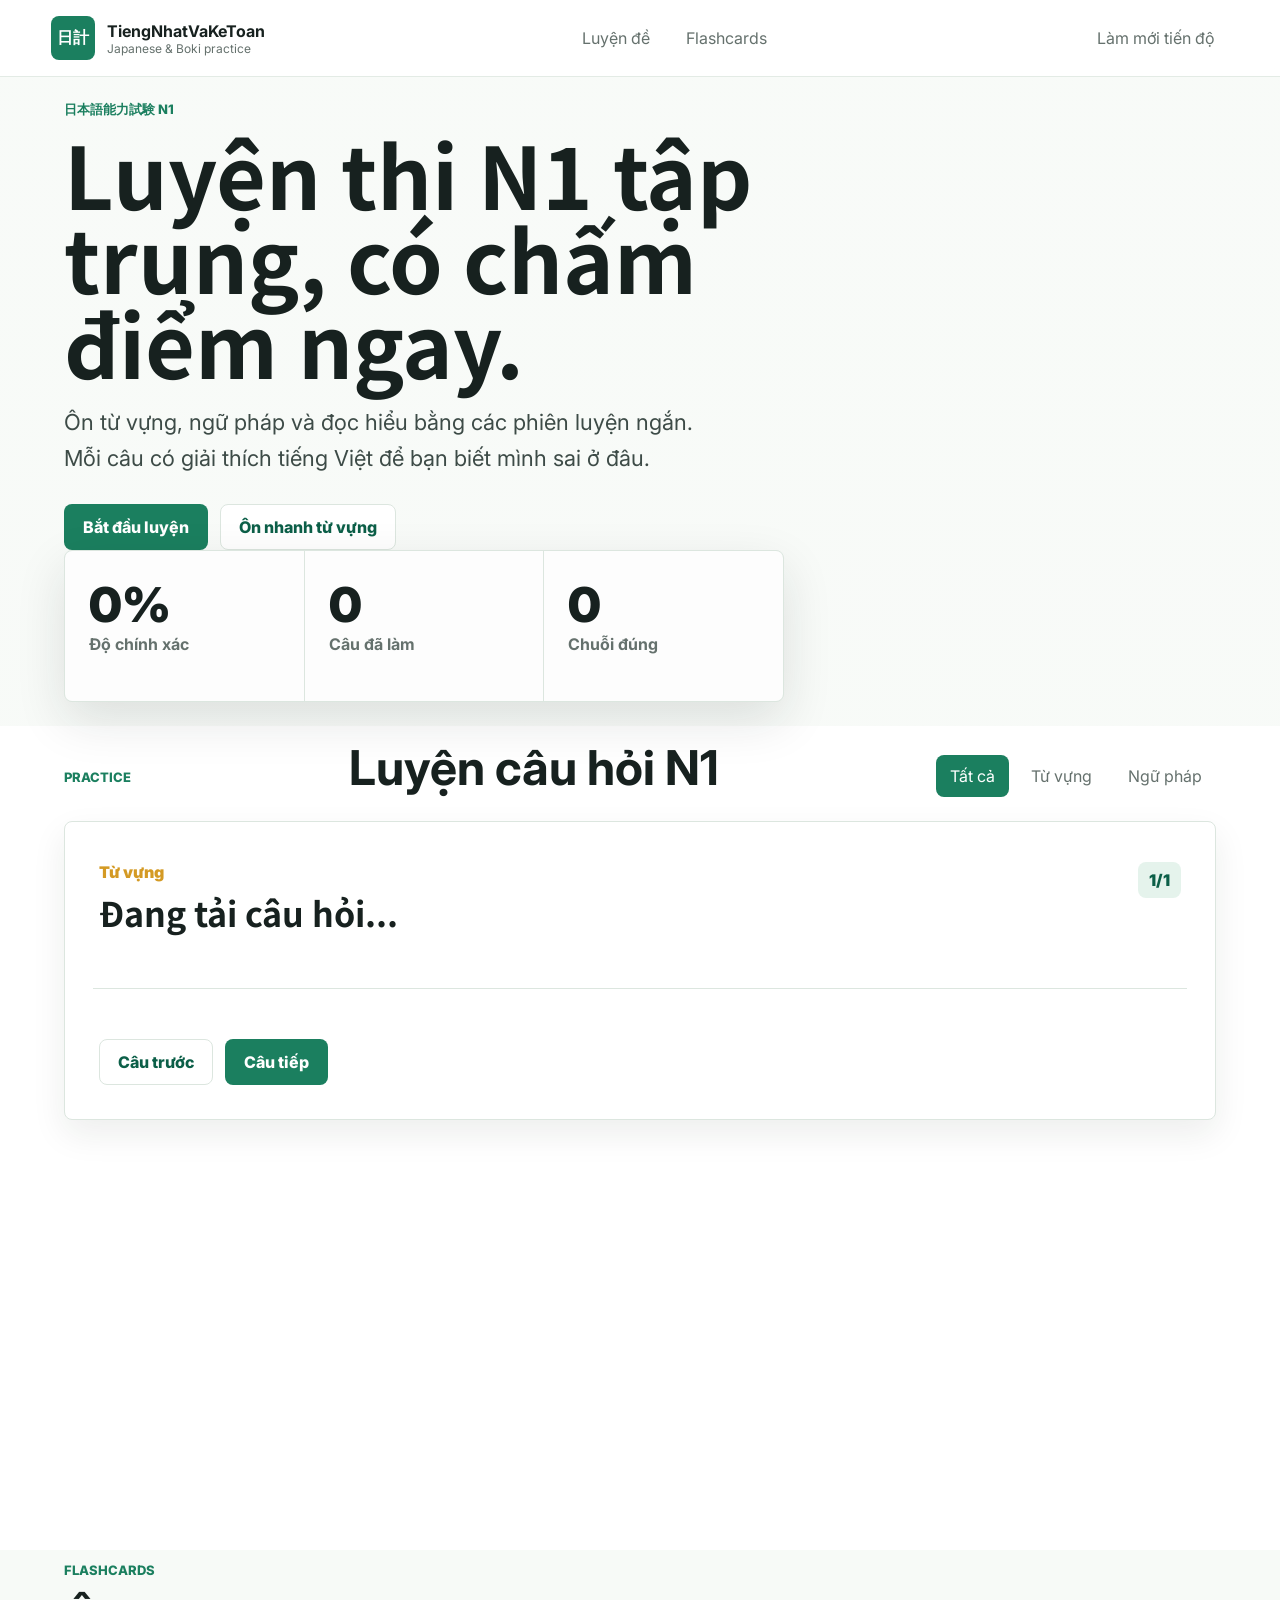
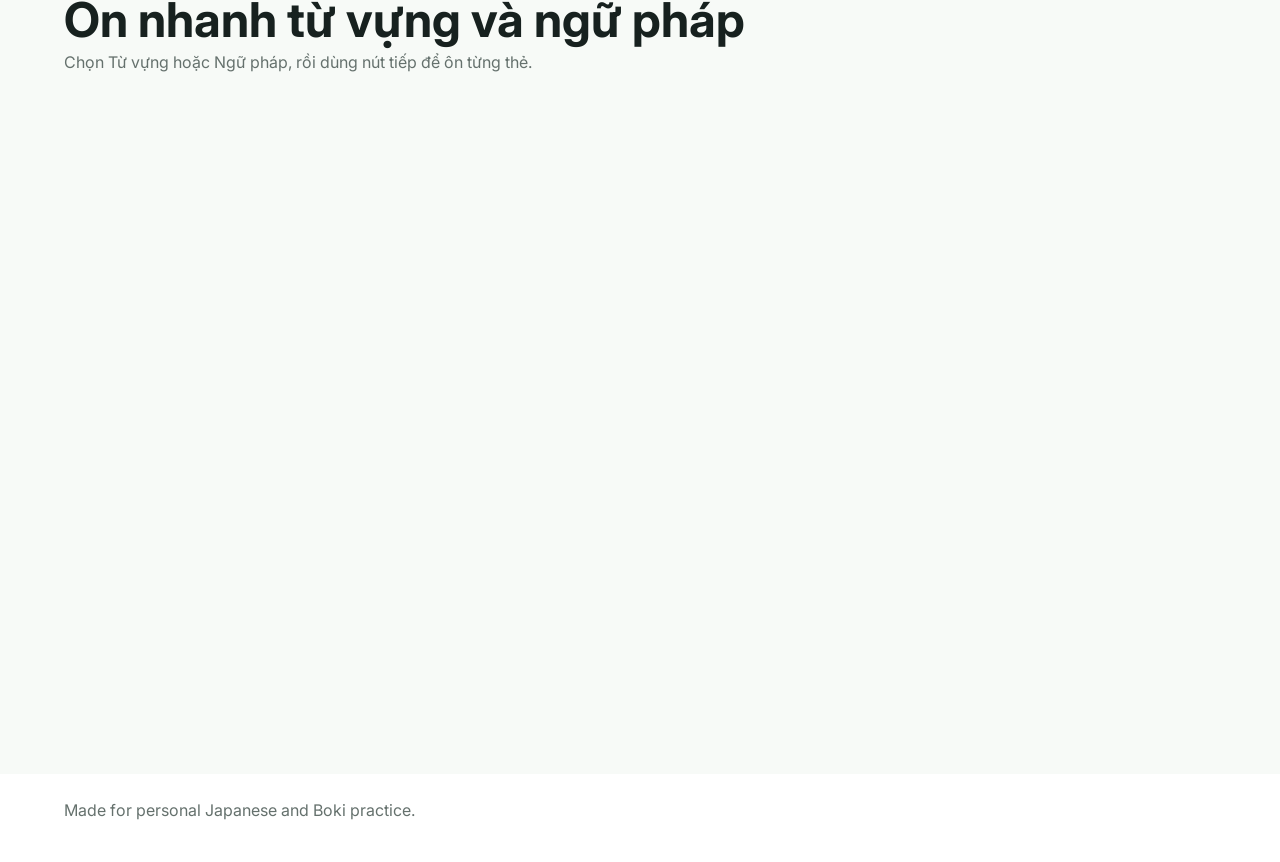
==== commit dcb62f2a: "xoá file thừa" ====
--- a/index-2025-07.html
+++ b/index-2025-07.html
@@ -104,7 +104,6 @@
 
     <script src="n1-vocabulary-extra.js?v=4"></script>
     <script src="n1-grammar-extra.js?v=1"></script>
-    <script src="script-dynamic-all-exams-v12.js?v=15"></script>
-    <script src="exam-2024-12-grammar-patch.js?v=1"></script>
+    <script src="script-dynamic-all-exams-v12.js?v=48"></script>
   </body>
 </html>
--- a/styles.css
+++ b/styles.css
@@ -177,13 +177,19 @@
   background: var(--white);
 }
 
+.nav a.active {
+  border-color: var(--green);
+  color: var(--green-dark);
+  background: #e5f3ec;
+}
+
 .hero {
   display: grid;
-  grid-template-columns: minmax(0, 1.1fr) minmax(280px, 0.9fr);
+  grid-template-columns: minmax(0, 720px);
   align-items: end;
-  gap: clamp(24px, 5vw, 80px);
-  min-height: calc(100vh - 80px);
-  padding: clamp(42px, 7vw, 92px) clamp(18px, 5vw, 72px);
+  justify-content: start;
+  min-height: auto;
+  padding: 24px clamp(18px, 5vw, 72px);
 }
 
 .hero-copy {
@@ -288,12 +294,17 @@
 
 .section {
   scroll-margin-top: 92px;
-  padding: 72px clamp(18px, 5vw, 72px);
+  min-height: calc(100vh - 76px);
+  padding: 12px clamp(18px, 5vw, 72px) 72px;
   background: var(--paper);
 }
 
 .section:nth-of-type(even) {
   background: var(--white);
+}
+
+.app-view[hidden] {
+  display: none;
 }
 
 .section-heading {
@@ -340,10 +351,19 @@
 }
 
 .quiz-top {
+  position: sticky;
+  top: 72px;
+  z-index: 5;
   display: flex;
   align-items: start;
   justify-content: space-between;
   gap: 16px;
+  margin: -6px -6px 0;
+  border-bottom: 1px solid var(--line);
+  border-radius: 8px 8px 0 0;
+  padding: 12px 6px 18px;
+  background: rgba(255, 255, 255, 0.96);
+  backdrop-filter: blur(14px);
 }
 
 .quiz-type {
@@ -356,6 +376,11 @@
   font-family: "Noto Sans JP", Inter, sans-serif;
   font-size: clamp(22px, 3vw, 34px);
   line-height: 1.35;
+}
+
+#boki .quiz-top h3 {
+  font-size: clamp(18px, 2vw, 24px);
+  line-height: 1.45;
 }
 
 .kanji-target {
@@ -385,6 +410,30 @@
   white-space: pre-line;
 }
 
+.passage-blank-focus {
+  font-weight: 900;
+  color: #b42318;
+  background: #fee4e2;
+  padding: 1px 4px;
+}
+
+.boki-source-image {
+  display: block;
+  width: 100%;
+  max-height: min(38vh, 360px);
+  object-fit: contain;
+  margin-top: 14px;
+  border: 1px solid var(--line);
+  border-radius: 8px;
+  background: var(--white);
+}
+
+#boki .passage {
+  border-left: 0;
+  padding: 0;
+  background: transparent;
+}
+
 .answers {
   display: grid;
   gap: 12px;
@@ -400,10 +449,24 @@
   background: #fbfdfb;
   cursor: pointer;
   text-align: left;
+  font: inherit;
+  line-height: 1.6;
+  user-select: text;
+  -webkit-user-select: text;
+  white-space: pre-wrap;
 }
 
 .answer:hover {
   border-color: var(--green);
+}
+
+.answer:focus-visible {
+  outline: 3px solid rgba(27, 127, 95, 0.24);
+  outline-offset: 2px;
+}
+
+.answer[aria-disabled="true"] {
+  cursor: text;
 }
 
 .answer.correct {
@@ -519,7 +582,7 @@
 
 .two-column {
   display: grid;
-  grid-template-columns: minmax(220px, 0.8fr) minmax(0, 1.2fr);
+  grid-template-columns: 1fr;
   gap: clamp(24px, 5vw, 60px);
 }
 
@@ -668,6 +731,7 @@
   }
 
   .quiz-top {
+    top: 136px;
     flex-direction: column;
   }
 
